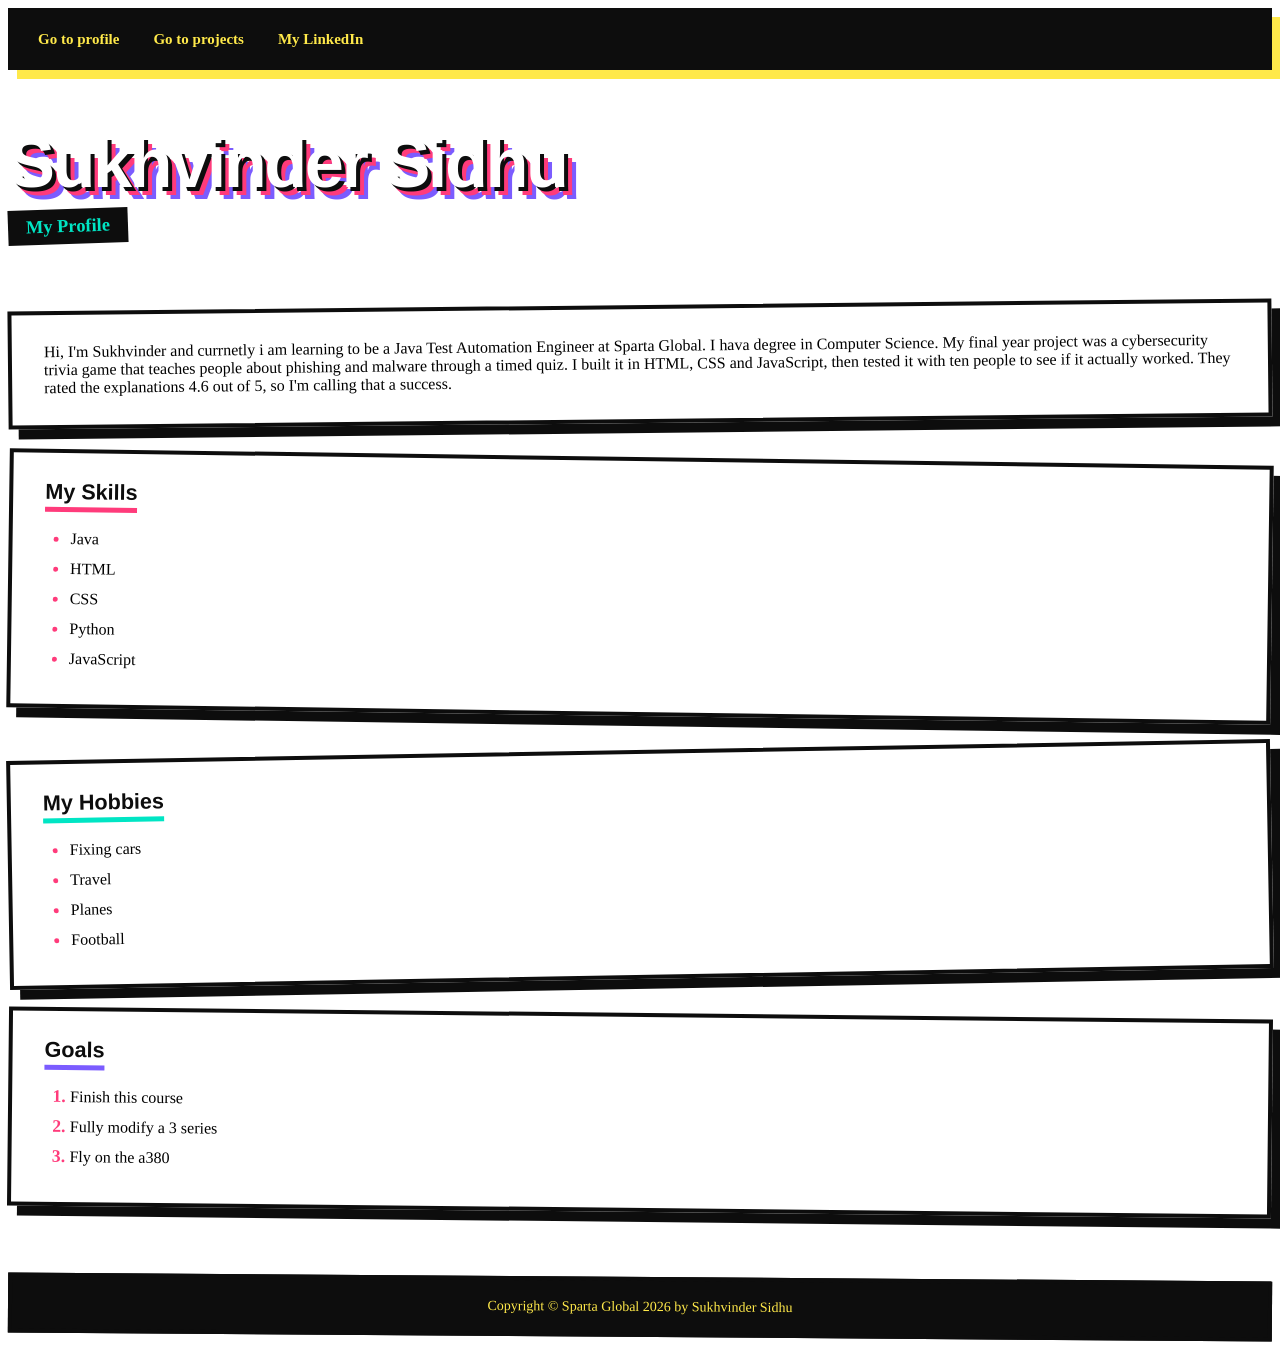
==== index.html @ 195e0ac7 "Add files via upload" ====
<!DOCTYPE html>
<html lang="en">

<head>
    <meta charset="UTF-8">
    <meta name="viewport" content="width=device-width, initial-scale=1.0">
    <meta name="author" content="Sukhvinder Sidhu">
    <meta name="description" content="My profile page">
    <title>My Profile</title>
    <link href="profileStyle.css" rel="stylesheet">
</head>

<body>
    <nav>
        <a href="index.html">Go to profile</a>
        <a href="projects.html">Go to projects</a>
        <a href="https://www.linkedin.com/" target="_blank">My LinkedIn</a>
    </nav>

    <h1>Sukhvinder Sidhu</h1>
    <h2>My Profile</h2>

    <p>
        Hi, I'm Sukhvinder and currnetly i am learning to be a Java Test Automation Engineer at Sparta Global. I hava degree in Computer Science. My final year project was a cybersecurity trivia game that teaches people about phishing and malware through a timed quiz. I built it in HTML, CSS and JavaScript, then tested it with ten people to see if it actually worked. They rated the explanations 4.6 out of 5, so I'm calling that a success.
    </p>

    <div>
        <h4>My Skills</h4>
        <ul>
            <li>Java</li>
            <li>HTML</li>
            <li>CSS</li>
            <li>Python</li>
            <li>JavaScript</li>
        </ul>
    </div>

    <div>
        <h4>My Hobbies</h4>
        <ul>
            <li>Fixing cars</li>
            <li>Travel</li>
            <li>Planes</li>
            <li>Football</li>
        </ul>
    </div>

    <div>
        <h4>Goals</h4>
        <ol>
            <li>Finish this course</li>
            <li>Fully modify a 3 series</li>
            <li>Fly on the a380</li>
        </ol>
    </div>


    <footer>
        <p>Copyright &copy; Sparta Global 2026 by Sukhvinder Sidhu</p>
    </footer>
</body>

</html>
---- profileStyle.css ----
Profilestyle · CSS
 
body {
    font-family: 'Space Grotesk', Arial, sans-serif;
    font-size: 17px;
    line-height: 1.6;
    max-width: 880px;
    margin: 0 auto;
    padding: 30px 30px 80px;
    color: #0D0D0D;
    background: linear-gradient(120deg, #FFE94A, #FF9F4A, #FF3B7B, #7B5CFF, #00E5C4, #FFE94A);
    background-size: 400% 400%;
    animation: drift 22s ease infinite;
}
 
@keyframes drift {
    0%   { background-position: 0% 50%; }
    50%  { background-position: 100% 50%; }
    100% { background-position: 0% 50%; }
}
 
nav {
    background-color: #0D0D0D;
    padding: 18px 26px;
    border: 4px solid #0D0D0D;
    box-shadow: 9px 9px 0 #FFE94A;
    margin-bottom: 60px;
}
 
nav a {
    color: #FFE94A;
    text-decoration: none;
    margin-right: 30px;
    font-weight: 700;
    font-size: 15px;
    display: inline-block;
    transition: transform 0.15s, color 0.15s;
}
 
nav a:hover {
    color: #00E5C4;
    transform: translateY(-3px) rotate(-3deg);
}
 
nav ul {
    list-style: none;
    padding: 0;
    margin: 0;
}
 
nav ul li {
    display: inline;
    margin-right: 30px;
}
 
h1 {
    font-family: 'Archivo Black', sans-serif;
    font-size: 4.4rem;
    line-height: 0.95;
    letter-spacing: -2.5px;
    margin: 0 0 12px;
    color: #FFFFFF;
    text-shadow:
        4px 4px 0 #0D0D0D,
        8px 8px 0 #FF3B7B,
        12px 12px 0 #7B5CFF;
    animation: pop 0.7s cubic-bezier(0.34, 1.6, 0.64, 1);
}
 
@keyframes pop {
    0%   { transform: scale(0.75) rotate(-4deg); opacity: 0; }
    100% { transform: scale(1) rotate(0deg); opacity: 1; }
}
 
h2 {
    font-size: 1.15rem;
    font-weight: 700;
    background-color: #0D0D0D;
    color: #00E5C4;
    display: inline-block;
    padding: 7px 18px;
    margin: 0 0 45px;
    transform: rotate(-2deg);
    box-shadow: 4px 4px 0 #FFFFFF;
}
 
h3, h4 {
    font-family: 'Archivo Black', sans-serif;
    font-size: 1.35rem;
    margin: 0 0 16px;
    color: #0D0D0D;
    display: inline-block;
    border-bottom: 5px solid #FF3B7B;
    padding-bottom: 2px;
}
 
p {
    background-color: #FFFFFF;
    border: 4px solid #0D0D0D;
    box-shadow: 10px 10px 0 #0D0D0D;
    padding: 28px 32px;
    margin-bottom: 34px;
    transform: rotate(-0.6deg);
}
 
div {
    background-color: #FFFFFF;
    border: 4px solid #0D0D0D;
    box-shadow: 10px 10px 0 #0D0D0D;
    padding: 26px 32px;
    margin-bottom: 34px;
    transition: transform 0.18s ease, box-shadow 0.18s ease;
}
 
div:nth-of-type(1) { transform: rotate(0.8deg); }
div:nth-of-type(2) { transform: rotate(-1deg); }
div:nth-of-type(3) { transform: rotate(0.6deg); }
div:nth-of-type(4) { transform: rotate(-0.5deg); }
 
div:hover {
    transform: rotate(0deg) scale(1.03);
    box-shadow: 16px 16px 0 #0D0D0D;
}
 
div:nth-of-type(1) h4 { border-bottom-color: #FF3B7B; }
div:nth-of-type(2) h4 { border-bottom-color: #00E5C4; }
div:nth-of-type(3) h4 { border-bottom-color: #7B5CFF; }
 
ul, ol {
    padding-left: 26px;
    margin: 0;
}
 
li {
    margin-bottom: 10px;
    font-weight: 500;
    transition: transform 0.15s;
}
 
li:hover {
    transform: translateX(8px);
}
 
li::marker {
    color: #FF3B7B;
    font-weight: 700;
    font-size: 1.1em;
}
 
table {
    width: 100%;
    border-collapse: separate;
    border-spacing: 0;
    background-color: #FFFFFF;
    border: 4px solid #0D0D0D;
    box-shadow: 10px 10px 0 #0D0D0D;
}
 
th {
    font-family: 'Archivo Black', sans-serif;
    background-color: #0D0D0D;
    color: #FFE94A;
    padding: 17px;
    text-align: left;
    font-size: 0.95rem;
}
 
td {
    padding: 17px;
    border-bottom: 3px solid #0D0D0D;
    font-weight: 500;
}
 
tr:last-child td {
    border-bottom: none;
}
 
tr:hover td {
    background-color: #FFE94A;
}
 
footer p {
    background: transparent;
    border: none;
    box-shadow: none;
    padding: 0;
    margin: 0;
    transform: none;
}
 
footer {
    margin-top: 65px;
    padding: 18px;
    background-color: #0D0D0D;
    color: #FFE94A;
    text-align: center;
    font-size: 14px;
    font-weight: 500;
    border: 4px solid #0D0D0D;
    box-shadow: 10px 10px 0 #FFFFFF;
    transform: rotate(0.4deg);
}
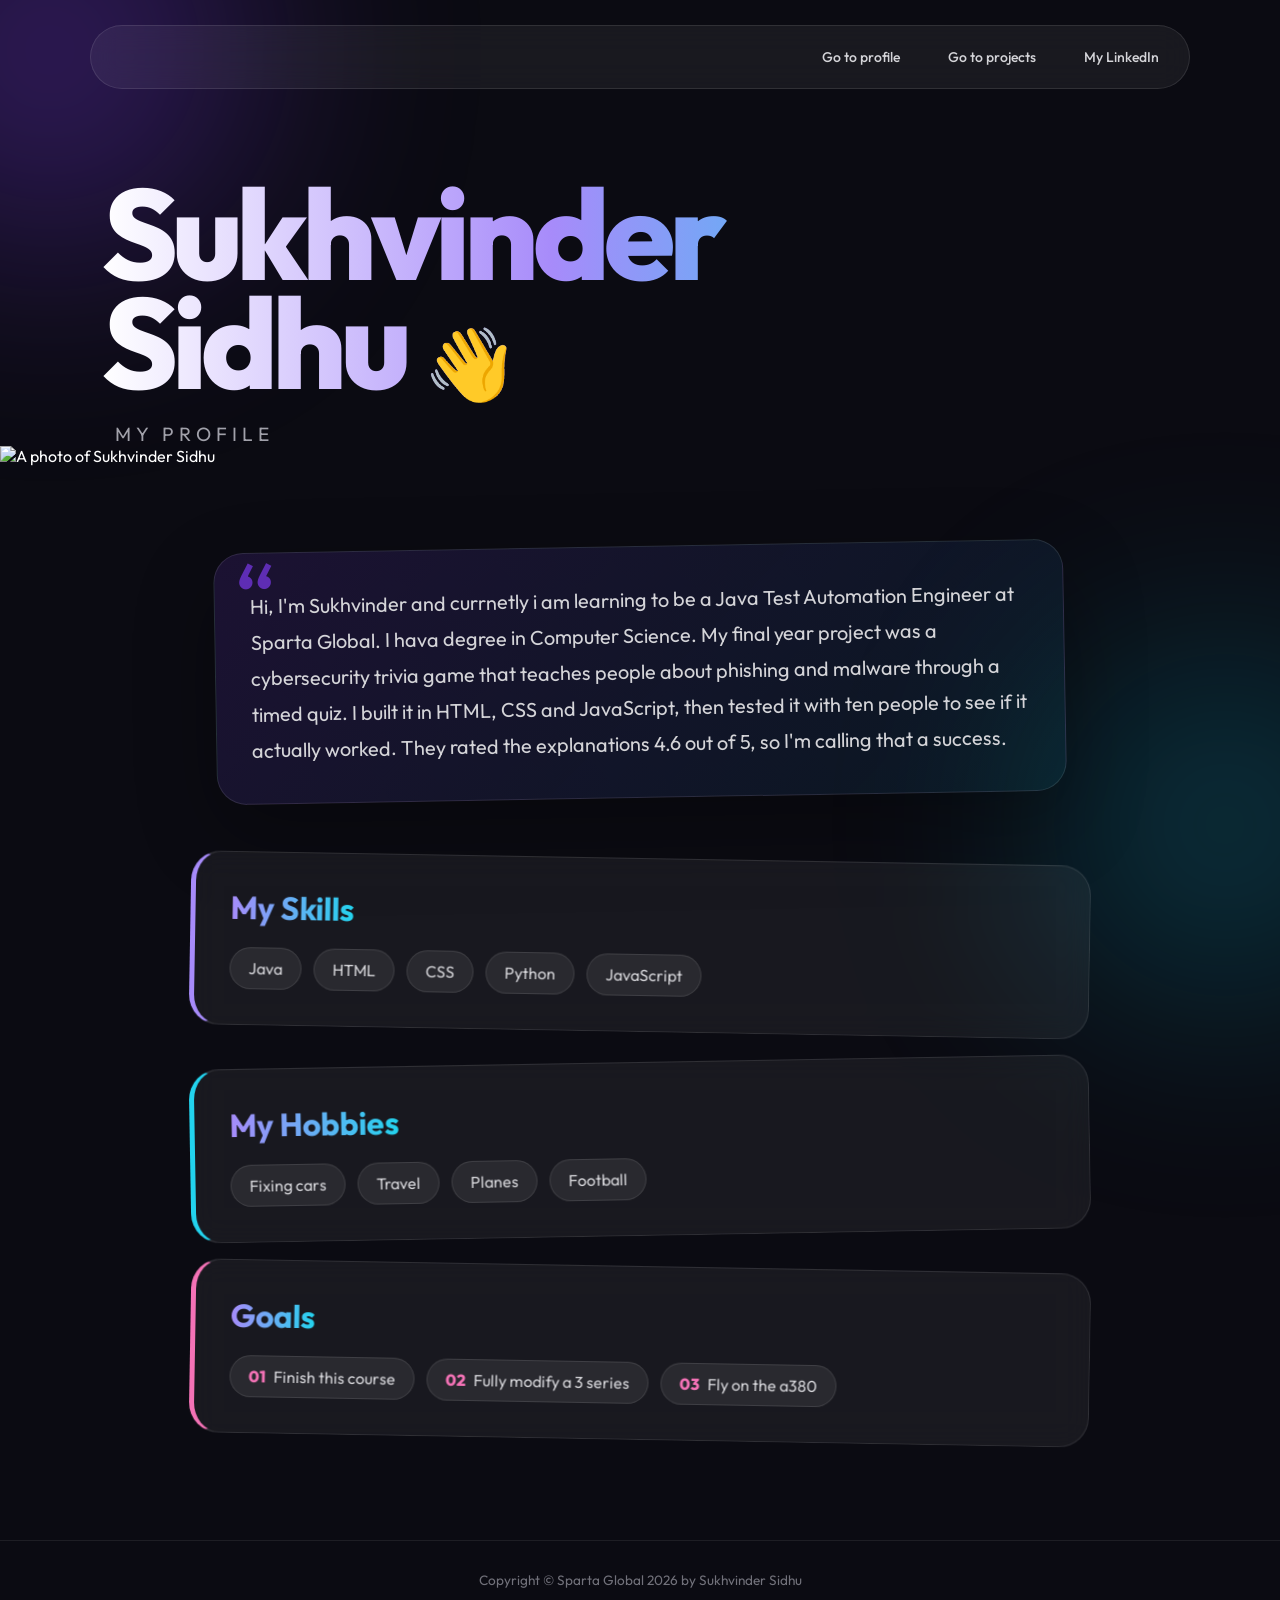
==== commit 99722e48: "Update index.html" ====
--- a/index.html
+++ b/index.html
@@ -19,6 +19,7 @@
 
     <h1>Sukhvinder Sidhu</h1>
     <h2>My Profile</h2>
+        <img src="Sukhvindersingh Sidhu.jpeg" alt="A photo of Sukhvinder Sidhu">
 
     <p>
         Hi, I'm Sukhvinder and currnetly i am learning to be a Java Test Automation Engineer at Sparta Global. I hava degree in Computer Science. My final year project was a cybersecurity trivia game that teaches people about phishing and malware through a timed quiz. I built it in HTML, CSS and JavaScript, then tested it with ten people to see if it actually worked. They rated the explanations 4.6 out of 5, so I'm calling that a success.
@@ -60,4 +61,4 @@
     </footer>
 </body>
 
-</html>+</html>
--- a/profileStyle.css
+++ b/profileStyle.css
@@ -1,204 +1,773 @@
-
-Profilestyle · CSS
- 
+@import url('https://fonts.googleapis.com/css2?family=Outfit:wght@300;400;500;600;700;800&display=swap');
+
+* {
+    margin: 0;
+    padding: 0;
+    box-sizing: border-box;
+}
+
 body {
-    font-family: 'Space Grotesk', Arial, sans-serif;
-    font-size: 17px;
-    line-height: 1.6;
-    max-width: 880px;
-    margin: 0 auto;
-    padding: 30px 30px 80px;
-    color: #0D0D0D;
-    background: linear-gradient(120deg, #FFE94A, #FF9F4A, #FF3B7B, #7B5CFF, #00E5C4, #FFE94A);
-    background-size: 400% 400%;
-    animation: drift 22s ease infinite;
-}
- 
-@keyframes drift {
-    0%   { background-position: 0% 50%; }
-    50%  { background-position: 100% 50%; }
-    100% { background-position: 0% 50%; }
-}
- 
+    font-family: 'Outfit', sans-serif;
+    background: #0b0b12;
+    color: white;
+    min-height: 100vh;
+    overflow-x: hidden;
+    position: relative;
+}
+
+/* Background blobs */
+
+body::before {
+    content: "";
+    position: fixed;
+    width: 400px;
+    height: 400px;
+    background: #7c3aed;
+    border-radius: 50%;
+    filter: blur(120px);
+    opacity: 0.35;
+    top: -150px;
+    left: -150px;
+    z-index: -1;
+}
+
+body::after {
+    content: "";
+    position: fixed;
+    width: 350px;
+    height: 350px;
+    background: #06b6d4;
+    border-radius: 50%;
+    filter: blur(120px);
+    opacity: 0.25;
+    right: -120px;
+    bottom: -100px;
+    z-index: -1;
+}
+
+
+/* =========================
+   NAVIGATION
+========================= */
+
 nav {
-    background-color: #0D0D0D;
-    padding: 18px 26px;
-    border: 4px solid #0D0D0D;
-    box-shadow: 9px 9px 0 #FFE94A;
-    margin-bottom: 60px;
-}
- 
+    width: 90%;
+    max-width: 1100px;
+    margin: 25px auto;
+
+    display: flex;
+    justify-content: flex-end;
+    gap: 12px;
+
+    padding: 12px;
+
+    background: rgba(255, 255, 255, 0.06);
+    border: 1px solid rgba(255, 255, 255, 0.1);
+    border-radius: 50px;
+
+    backdrop-filter: blur(15px);
+}
+
 nav a {
-    color: #FFE94A;
     text-decoration: none;
-    margin-right: 30px;
-    font-weight: 700;
-    font-size: 15px;
-    display: inline-block;
-    transition: transform 0.15s, color 0.15s;
-}
- 
-nav a:hover {
-    color: #00E5C4;
-    transform: translateY(-3px) rotate(-3deg);
-}
- 
-nav ul {
-    list-style: none;
-    padding: 0;
-    margin: 0;
-}
- 
-nav ul li {
-    display: inline;
-    margin-right: 30px;
-}
- 
-h1 {
-    font-family: 'Archivo Black', sans-serif;
-    font-size: 4.4rem;
-    line-height: 0.95;
-    letter-spacing: -2.5px;
-    margin: 0 0 12px;
-    color: #FFFFFF;
-    text-shadow:
-        4px 4px 0 #0D0D0D,
-        8px 8px 0 #FF3B7B,
-        12px 12px 0 #7B5CFF;
-    animation: pop 0.7s cubic-bezier(0.34, 1.6, 0.64, 1);
-}
- 
-@keyframes pop {
-    0%   { transform: scale(0.75) rotate(-4deg); opacity: 0; }
-    100% { transform: scale(1) rotate(0deg); opacity: 1; }
-}
- 
-h2 {
-    font-size: 1.15rem;
-    font-weight: 700;
-    background-color: #0D0D0D;
-    color: #00E5C4;
-    display: inline-block;
-    padding: 7px 18px;
-    margin: 0 0 45px;
-    transform: rotate(-2deg);
-    box-shadow: 4px 4px 0 #FFFFFF;
-}
- 
-h3, h4 {
-    font-family: 'Archivo Black', sans-serif;
-    font-size: 1.35rem;
-    margin: 0 0 16px;
-    color: #0D0D0D;
-    display: inline-block;
-    border-bottom: 5px solid #FF3B7B;
-    padding-bottom: 2px;
-}
- 
-p {
-    background-color: #FFFFFF;
-    border: 4px solid #0D0D0D;
-    box-shadow: 10px 10px 0 #0D0D0D;
-    padding: 28px 32px;
-    margin-bottom: 34px;
-    transform: rotate(-0.6deg);
-}
- 
-div {
-    background-color: #FFFFFF;
-    border: 4px solid #0D0D0D;
-    box-shadow: 10px 10px 0 #0D0D0D;
-    padding: 26px 32px;
-    margin-bottom: 34px;
-    transition: transform 0.18s ease, box-shadow 0.18s ease;
-}
- 
-div:nth-of-type(1) { transform: rotate(0.8deg); }
-div:nth-of-type(2) { transform: rotate(-1deg); }
-div:nth-of-type(3) { transform: rotate(0.6deg); }
-div:nth-of-type(4) { transform: rotate(-0.5deg); }
- 
-div:hover {
-    transform: rotate(0deg) scale(1.03);
-    box-shadow: 16px 16px 0 #0D0D0D;
-}
- 
-div:nth-of-type(1) h4 { border-bottom-color: #FF3B7B; }
-div:nth-of-type(2) h4 { border-bottom-color: #00E5C4; }
-div:nth-of-type(3) h4 { border-bottom-color: #7B5CFF; }
- 
-ul, ol {
-    padding-left: 26px;
-    margin: 0;
-}
- 
-li {
-    margin-bottom: 10px;
-    font-weight: 500;
-    transition: transform 0.15s;
-}
- 
-li:hover {
-    transform: translateX(8px);
-}
- 
-li::marker {
-    color: #FF3B7B;
-    font-weight: 700;
-    font-size: 1.1em;
-}
- 
-table {
-    width: 100%;
-    border-collapse: separate;
-    border-spacing: 0;
-    background-color: #FFFFFF;
-    border: 4px solid #0D0D0D;
-    box-shadow: 10px 10px 0 #0D0D0D;
-}
- 
-th {
-    font-family: 'Archivo Black', sans-serif;
-    background-color: #0D0D0D;
-    color: #FFE94A;
-    padding: 17px;
-    text-align: left;
-    font-size: 0.95rem;
-}
- 
-td {
-    padding: 17px;
-    border-bottom: 3px solid #0D0D0D;
-    font-weight: 500;
-}
- 
-tr:last-child td {
-    border-bottom: none;
-}
- 
-tr:hover td {
-    background-color: #FFE94A;
-}
- 
-footer p {
-    background: transparent;
-    border: none;
-    box-shadow: none;
-    padding: 0;
-    margin: 0;
-    transform: none;
-}
- 
-footer {
-    margin-top: 65px;
-    padding: 18px;
-    background-color: #0D0D0D;
-    color: #FFE94A;
-    text-align: center;
+    color: #d4d4d8;
+
+    padding: 10px 18px;
+
+    border-radius: 30px;
+
     font-size: 14px;
     font-weight: 500;
-    border: 4px solid #0D0D0D;
-    box-shadow: 10px 10px 0 #FFFFFF;
-    transform: rotate(0.4deg);
-}
- 
+
+    transition: 0.3s;
+}
+
+nav a:hover {
+    background: white;
+    color: #111;
+    transform: translateY(-3px);
+}
+
+
+/* =========================
+   HERO
+========================= */
+
+h1 {
+    margin-top: 90px;
+    margin-left: 8%;
+
+    font-size: clamp(4rem, 10vw, 9rem);
+    line-height: 0.85;
+
+    font-weight: 800;
+    letter-spacing: -6px;
+
+    max-width: 900px;
+
+    background: linear-gradient(
+        90deg,
+        #ffffff,
+        #a78bfa,
+        #22d3ee
+    );
+
+    -webkit-background-clip: text;
+    -webkit-text-fill-color: transparent;
+
+    animation: fadeUp 1s ease;
+}
+
+h1::after {
+    content: "👋";
+    font-size: 70px;
+    margin-left: 20px;
+
+    -webkit-text-fill-color: initial;
+}
+
+
+h2 {
+    margin-left: 9%;
+    margin-top: 25px;
+
+    font-size: 1.2rem;
+    font-weight: 400;
+
+    color: #a1a1aa;
+
+    letter-spacing: 5px;
+    text-transform: uppercase;
+}
+
+
+/* =========================
+   INTRODUCTION
+========================= */
+
+body > p {
+    width: 75%;
+    max-width: 850px;
+
+    margin: 80px auto 60px;
+
+    font-size: 1.25rem;
+    line-height: 1.8;
+
+    color: #d4d4d8;
+
+    padding: 35px;
+
+    background: linear-gradient(
+        135deg,
+        rgba(124, 58, 237, 0.15),
+        rgba(6, 182, 212, 0.08)
+    );
+
+    border-radius: 30px;
+
+    border: 1px solid rgba(255, 255, 255, 0.1);
+
+    position: relative;
+
+    box-shadow:
+        0 30px 80px rgba(0, 0, 0, 0.3);
+
+    transform: rotate(-1deg);
+
+    transition: 0.4s;
+}
+
+body > p:hover {
+    transform: rotate(0deg) translateY(-5px);
+}
+
+
+/* little quote decoration */
+
+body > p::before {
+    content: "“";
+    position: absolute;
+
+    font-size: 100px;
+    color: #7c3aed;
+
+    top: -45px;
+    left: 20px;
+
+    opacity: 0.7;
+}
+
+
+/* =========================
+   CARDS
+========================= */
+
+body > div {
+    width: 80%;
+    max-width: 900px;
+
+    margin: 30px auto;
+
+    padding: 35px;
+
+    border-radius: 30px;
+
+    background: rgba(255, 255, 255, 0.05);
+
+    border: 1px solid rgba(255, 255, 255, 0.1);
+
+    backdrop-filter: blur(15px);
+
+    position: relative;
+
+    transition: 0.4s;
+}
+
+
+/* Different card positions */
+
+body > div:nth-of-type(1) {
+    transform: rotate(1deg);
+    border-left: 5px solid #a78bfa;
+}
+
+body > div:nth-of-type(2) {
+    transform: rotate(-1deg);
+    border-left: 5px solid #22d3ee;
+}
+
+body > div:nth-of-type(3) {
+    transform: rotate(1deg);
+    border-left: 5px solid #f472b6;
+}
+
+body > div:hover {
+    transform: rotate(0deg) scale(1.02);
+    background: rgba(255, 255, 255, 0.08);
+
+    box-shadow:
+        0 25px 70px rgba(0, 0, 0, 0.35);
+}
+
+
+/* =========================
+   SECTION HEADINGS
+========================= */
+
+h4 {
+    font-size: 2rem;
+    margin-bottom: 20px;
+
+    display: inline-block;
+
+    background: linear-gradient(
+        90deg,
+        #a78bfa,
+        #22d3ee
+    );
+
+    -webkit-background-clip: text;
+    -webkit-text-fill-color: transparent;
+}
+
+
+/* =========================
+   LISTS
+========================= */
+
+ul,
+ol {
+    list-style: none;
+    display: flex;
+    flex-wrap: wrap;
+    gap: 12px;
+}
+
+li {
+    padding: 10px 18px;
+
+    border-radius: 50px;
+
+    background: rgba(255, 255, 255, 0.08);
+
+    border: 1px solid rgba(255, 255, 255, 0.1);
+
+    color: #d4d4d8;
+
+    transition: 0.3s;
+}
+
+
+/* Skills */
+
+body > div:nth-of-type(1) li:hover {
+    background: #7c3aed;
+    color: white;
+    transform: rotate(-4deg) translateY(-4px);
+}
+
+
+/* Hobbies */
+
+body > div:nth-of-type(2) li:hover {
+    background: #06b6d4;
+    color: white;
+    transform: rotate(4deg) translateY(-4px);
+}
+
+
+/* Goals */
+
+body > div:nth-of-type(3) li:hover {
+    background: #ec4899;
+    color: white;
+    transform: rotate(-4deg) translateY(-4px);
+}
+
+
+/* Numbered goals */
+
+ol {
+    counter-reset: goals;
+}
+
+ol li::before {
+    counter-increment: goals;
+    content: "0" counter(goals);
+
+    margin-right: 8px;
+
+    color: #f472b6;
+    font-weight: 800;
+}
+
+
+/* =========================
+   FOOTER
+========================= */
+
+footer {
+    margin-top: 100px;
+
+    padding: 30px;
+
+    text-align: center;
+
+    color: #71717a;
+
+    border-top: 1px solid rgba(255, 255, 255, 0.08);
+}
+
+footer p {
+    font-size: 0.85rem;
+}
+
+
+/* =========================
+   ANIMATIONS
+========================= */
+
+@keyframes fadeUp {
+
+    from {
+        opacity: 0;
+        transform: translateY(40px);
+    }
+
+    to {
+        opacity: 1;
+        transform: translateY(0);
+    }
+}
+
+
+/* =========================
+   MOBILE
+========================= */
+
+@media (max-width: 700px) {
+
+    nav {
+        justify-content: center;
+        flex-wrap: wrap;
+    }
+
+    h1 {
+        margin-left: 7%;
+        margin-top: 60px;
+
+        font-size: 4rem;
+        letter-spacing: -3px;
+    }
+
+    h1::after {
+        font-size: 40px;
+    }
+
+    h2 {
+        margin-left: 8%;
+        font-size: 0.9rem;
+    }
+
+    body > p {
+        width: 90%;
+        font-size: 1rem;
+        padding: 25px;
+    }
+
+    body > div {
+        width: 90%;
+        padding: 25px;
+    }
+
+    h4 {
+        font-size: 1.6rem;
+    }
+}
+/* ========================================
+   PROJECTS PAGE
+======================================== */
+
+.projects-header {
+    width: 85%;
+    max-width: 1100px;
+    margin: 100px auto 70px;
+}
+
+.small-heading {
+    color: #22d3ee;
+    font-size: 0.9rem;
+    font-weight: 700;
+    letter-spacing: 5px;
+    margin-bottom: 15px;
+}
+
+.projects-header h1 {
+    margin: 0;
+    font-size: clamp(5rem, 12vw, 10rem);
+    letter-spacing: -7px;
+}
+
+.projects-header h1 span {
+    color: #f472b6;
+    -webkit-text-fill-color: #f472b6;
+}
+
+.projects-intro {
+    max-width: 650px;
+    margin-top: 30px;
+
+    color: #a1a1aa;
+    font-size: 1.2rem;
+    line-height: 1.8;
+}
+
+
+/* ========================================
+   PROJECT CONTAINER
+======================================== */
+
+.projects-container {
+    width: 85%;
+    max-width: 1100px;
+    margin: auto;
+
+    display: flex;
+    flex-direction: column;
+    gap: 35px;
+}
+
+
+/* ========================================
+   PROJECT CARD
+======================================== */
+
+.project-card {
+    position: relative;
+
+    min-height: 300px;
+
+    display: flex;
+    align-items: center;
+    gap: 40px;
+
+    padding: 45px;
+
+    border-radius: 35px;
+
+    background: rgba(255, 255, 255, 0.05);
+
+    border: 1px solid rgba(255, 255, 255, 0.1);
+
+    overflow: hidden;
+
+    backdrop-filter: blur(15px);
+
+    transition: 0.4s ease;
+}
+
+
+/* Glow behind cards */
+
+.project-card::before {
+    content: "";
+
+    position: absolute;
+
+    width: 250px;
+    height: 250px;
+
+    border-radius: 50%;
+
+    filter: blur(90px);
+
+    opacity: 0.25;
+
+    transition: 0.4s;
+}
+
+
+/* Cybersecurity card */
+
+.project-card.cyber::before {
+    background: #7c3aed;
+    top: -100px;
+    right: -50px;
+}
+
+
+/* Scrabble card */
+
+.project-card.scrabble::before {
+    background: #06b6d4;
+    bottom: -120px;
+    left: -50px;
+}
+
+
+/* Coming soon */
+
+.project-card.coming-soon::before {
+    background: #ec4899;
+    top: -100px;
+    right: 100px;
+}
+
+
+/* Hover */
+
+.project-card:hover {
+    transform: translateY(-8px) scale(1.01);
+
+    border-color: rgba(255, 255, 255, 0.25);
+
+    box-shadow:
+        0 30px 80px rgba(0, 0, 0, 0.4);
+}
+
+.project-card:hover::before {
+    transform: scale(1.4);
+    opacity: 0.4;
+}
+
+
+/* ========================================
+   PROJECT NUMBER
+======================================== */
+
+.project-number {
+    font-size: 5rem;
+    font-weight: 800;
+
+    color: rgba(255, 255, 255, 0.08);
+
+    line-height: 1;
+
+    min-width: 120px;
+
+    transition: 0.4s;
+}
+
+.project-card:hover .project-number {
+    color: rgba(255, 255, 255, 0.18);
+}
+
+
+/* ========================================
+   PROJECT CONTENT
+======================================== */
+
+.project-content {
+    position: relative;
+    z-index: 2;
+
+    flex: 1;
+}
+
+.project-year {
+    color: #a1a1aa;
+
+    font-size: 0.8rem;
+    font-weight: 700;
+
+    letter-spacing: 3px;
+
+    margin-bottom: 10px;
+}
+
+.project-content h2 {
+    margin: 0 0 15px;
+
+    font-size: 2.2rem;
+
+    letter-spacing: -1px;
+
+    color: white;
+}
+
+.project-content > p:not(.project-year) {
+    color: #a1a1aa;
+
+    max-width: 650px;
+
+    line-height: 1.7;
+}
+
+
+/* ========================================
+   PROJECT TAGS
+======================================== */
+
+.project-tags {
+    display: flex;
+
+    flex-wrap: wrap;
+
+    gap: 10px;
+
+    margin-top: 25px;
+}
+
+.project-tags span {
+    padding: 7px 14px;
+
+    border-radius: 50px;
+
+    font-size: 0.8rem;
+
+    color: #d4d4d8;
+
+    background: rgba(255, 255, 255, 0.08);
+
+    border: 1px solid rgba(255, 255, 255, 0.08);
+
+    transition: 0.3s;
+}
+
+.project-tags span:hover {
+    background: white;
+    color: #111;
+}
+
+
+/* ========================================
+   PROJECT ARROW
+======================================== */
+
+.project-arrow {
+    position: relative;
+    z-index: 2;
+
+    width: 60px;
+    height: 60px;
+
+    display: flex;
+    align-items: center;
+    justify-content: center;
+
+    border-radius: 50%;
+
+    font-size: 1.5rem;
+
+    background: rgba(255, 255, 255, 0.08);
+
+    border: 1px solid rgba(255, 255, 255, 0.1);
+
+    transition: 0.4s;
+}
+
+.project-card:hover .project-arrow {
+    background: white;
+    color: #111;
+
+    transform: rotate(45deg);
+}
+
+
+/* ========================================
+   COMING SOON CARD
+======================================== */
+
+.coming-soon {
+    opacity: 0.65;
+
+    border-style: dashed;
+}
+
+.coming-soon:hover {
+    opacity: 1;
+}
+
+
+/* ========================================
+   MOBILE
+======================================== */
+
+@media (max-width: 700px) {
+
+    .projects-header {
+        width: 90%;
+        margin-top: 70px;
+    }
+
+    .projects-header h1 {
+        font-size: 5rem;
+        letter-spacing: -4px;
+    }
+
+    .projects-intro {
+        font-size: 1rem;
+    }
+
+    .projects-container {
+        width: 90%;
+    }
+
+    .project-card {
+        flex-direction: column;
+        align-items: flex-start;
+
+        padding: 30px;
+
+        gap: 15px;
+    }
+
+    .project-number {
+        font-size: 3rem;
+        min-width: auto;
+    }
+
+    .project-content h2 {
+        font-size: 1.7rem;
+    }
+
+    .project-arrow {
+        position: absolute;
+        top: 25px;
+        right: 25px;
+
+        width: 45px;
+        height: 45px;
+    }
+}
